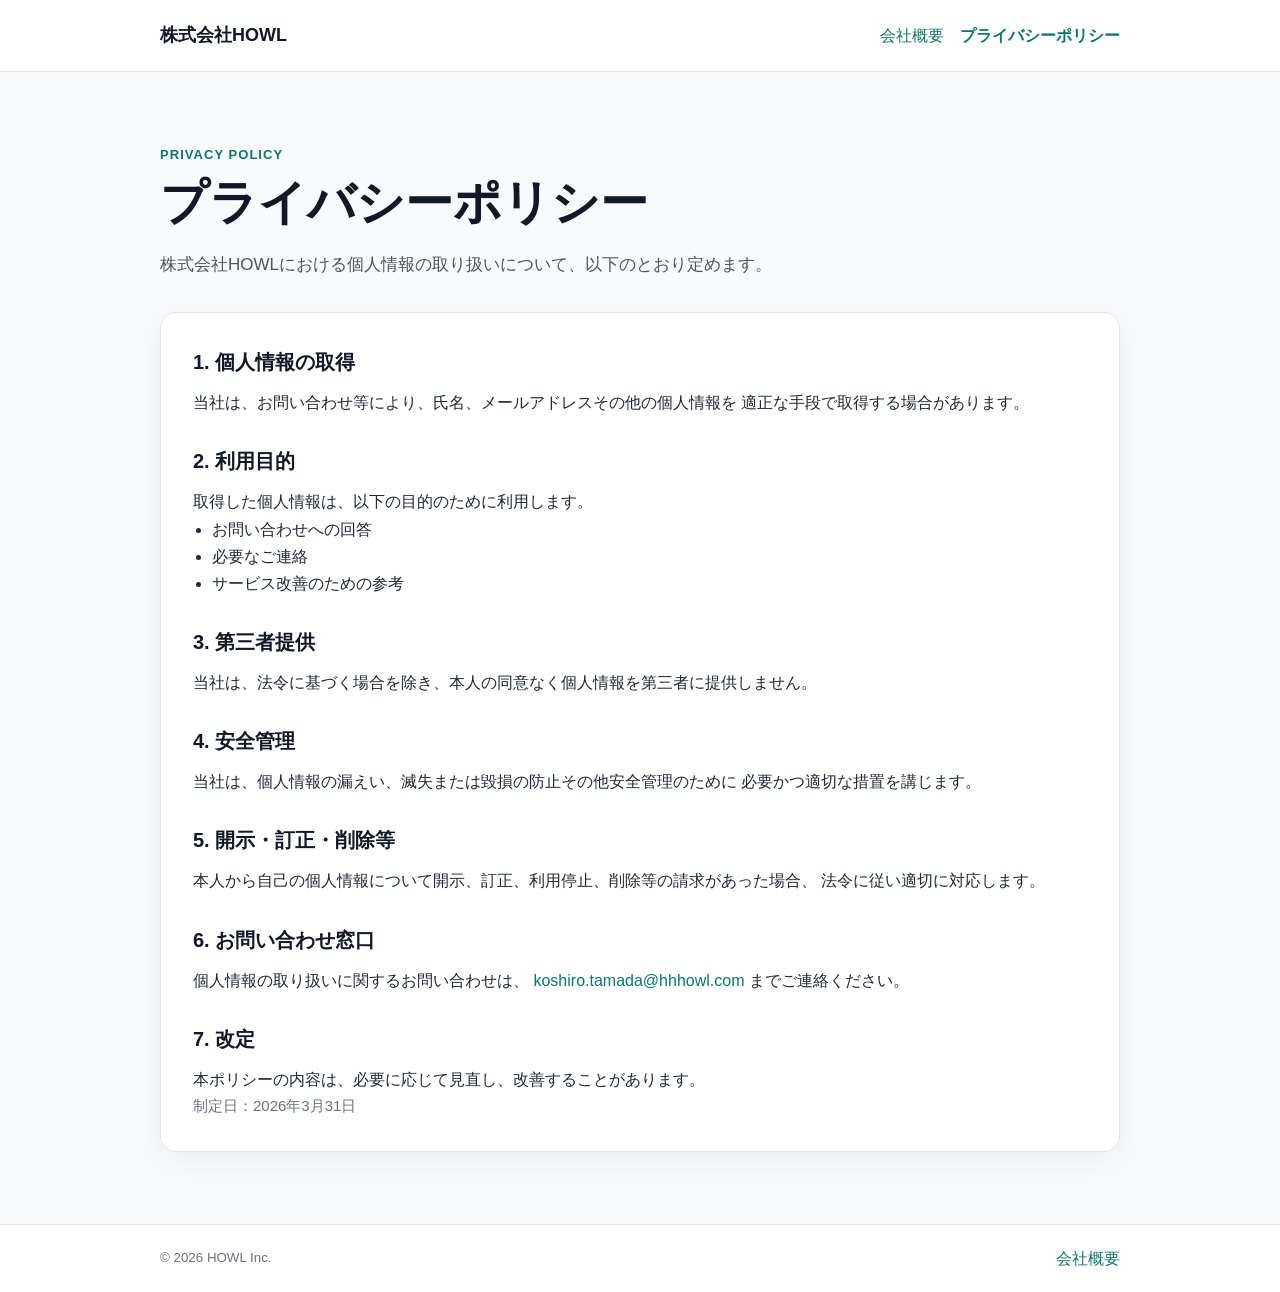
==== privacy.html @ 3a8a072a "Add files via upload" ====
<!DOCTYPE html>
<html lang="ja">
<head>
  <meta charset="UTF-8">
  <meta name="viewport" content="width=device-width, initial-scale=1.0">
  <title>株式会社HOWL | プライバシーポリシー</title>
  <meta name="description" content="株式会社HOWLのプライバシーポリシーです。">
  <link rel="stylesheet" href="styles.css">
</head>
<body>
  <header class="site-header">
    <div class="container">
      <a class="site-title" href="./">株式会社HOWL</a>
      <nav class="site-nav" aria-label="グローバルナビゲーション">
        <a href="./">会社概要</a>
        <a href="privacy.html" aria-current="page">プライバシーポリシー</a>
      </nav>
    </div>
  </header>

  <main>
    <section class="hero">
      <div class="container">
        <p class="eyebrow">PRIVACY POLICY</p>
        <h1>プライバシーポリシー</h1>
        <p class="lead">
          株式会社HOWLにおける個人情報の取り扱いについて、以下のとおり定めます。
        </p>
      </div>
    </section>

    <section class="content-section">
      <div class="container prose">
        <section>
          <h2>1. 個人情報の取得</h2>
          <p>
            当社は、お問い合わせ等により、氏名、メールアドレスその他の個人情報を
            適正な手段で取得する場合があります。
          </p>
        </section>

        <section>
          <h2>2. 利用目的</h2>
          <p>取得した個人情報は、以下の目的のために利用します。</p>
          <ul>
            <li>お問い合わせへの回答</li>
            <li>必要なご連絡</li>
            <li>サービス改善のための参考</li>
          </ul>
        </section>

        <section>
          <h2>3. 第三者提供</h2>
          <p>
            当社は、法令に基づく場合を除き、本人の同意なく個人情報を第三者に提供しません。
          </p>
        </section>

        <section>
          <h2>4. 安全管理</h2>
          <p>
            当社は、個人情報の漏えい、滅失または毀損の防止その他安全管理のために
            必要かつ適切な措置を講じます。
          </p>
        </section>

        <section>
          <h2>5. 開示・訂正・削除等</h2>
          <p>
            本人から自己の個人情報について開示、訂正、利用停止、削除等の請求があった場合、
            法令に従い適切に対応します。
          </p>
        </section>

        <section>
          <h2>6. お問い合わせ窓口</h2>
          <p>
            個人情報の取り扱いに関するお問い合わせは、
            <a href="mailto:koshiro.tamada@hhhowl.com">koshiro.tamada@hhhowl.com</a> までご連絡ください。
          </p>
        </section>

        <section>
          <h2>7. 改定</h2>
          <p>
            本ポリシーの内容は、必要に応じて見直し、改善することがあります。
          </p>
        </section>

        <p class="updated-at">制定日：2026年3月31日</p>
      </div>
    </section>
  </main>

  <footer class="site-footer">
    <div class="container footer-inner">
      <small>&copy; 2026 HOWL Inc.</small>
      <a href="./">会社概要</a>
    </div>
  </footer>
</body>
</html>
---- styles.css ----
* {
  box-sizing: border-box;
}

html {
  color-scheme: light;
}

body {
  margin: 0;
  font-family: -apple-system, BlinkMacSystemFont, "Hiragino Sans", "Yu Gothic",
    sans-serif;
  line-height: 1.7;
  color: #1f2937;
  background: #f8fafc;
}

a {
  color: #0f766e;
  text-decoration: none;
}

a:hover {
  text-decoration: underline;
}

.container {
  width: min(960px, calc(100% - 32px));
  margin: 0 auto;
}

.site-header {
  background: #ffffff;
  border-bottom: 1px solid #e5e7eb;
}

.site-header .container,
.footer-inner {
  display: flex;
  align-items: center;
  justify-content: space-between;
  gap: 16px;
  padding: 20px 0;
}

.site-title {
  font-size: 1.125rem;
  font-weight: 700;
  color: #111827;
}

.site-nav {
  display: flex;
  flex-wrap: wrap;
  gap: 16px;
}

.site-nav a[aria-current="page"] {
  font-weight: 700;
}

.hero {
  padding: 72px 0 32px;
}

.eyebrow {
  margin: 0 0 8px;
  font-size: 0.8125rem;
  font-weight: 700;
  letter-spacing: 0.08em;
  color: #0f766e;
}

h1 {
  margin: 0;
  font-size: clamp(2rem, 4vw, 3rem);
  line-height: 1.2;
  color: #111827;
}

.lead {
  max-width: 44rem;
  margin: 20px 0 0;
  font-size: 1.0625rem;
  color: #4b5563;
}

.content-section {
  padding: 0 0 72px;
}

.profile-table,
.prose {
  background: #ffffff;
  border: 1px solid #e5e7eb;
  border-radius: 16px;
  box-shadow: 0 10px 30px rgba(15, 23, 42, 0.05);
}

.profile-table {
  width: 100%;
  border-collapse: collapse;
  overflow: hidden;
}

.profile-table th,
.profile-table td {
  padding: 18px 20px;
  border-bottom: 1px solid #e5e7eb;
  text-align: left;
  vertical-align: top;
}

.profile-table tr:last-child th,
.profile-table tr:last-child td {
  border-bottom: 0;
}

.profile-table th {
  width: 180px;
  background: #f8fafc;
  font-weight: 700;
  color: #111827;
}

.prose {
  padding: 32px;
}

.prose section + section {
  margin-top: 28px;
}

.prose h2 {
  margin: 0 0 10px;
  font-size: 1.25rem;
  color: #111827;
}

.prose p,
.prose ul {
  margin: 0;
}

.prose ul {
  padding-left: 1.2rem;
}

.updated-at {
  margin-top: 32px;
  font-size: 0.9375rem;
  color: #6b7280;
}

.site-footer {
  background: #ffffff;
  border-top: 1px solid #e5e7eb;
}

.site-footer small {
  color: #6b7280;
}

@media (max-width: 640px) {
  .site-header .container,
  .footer-inner {
    flex-direction: column;
    align-items: flex-start;
  }

  .hero {
    padding-top: 56px;
  }

  .profile-table,
  .profile-table tbody,
  .profile-table tr,
  .profile-table th,
  .profile-table td {
    display: block;
    width: 100%;
  }

  .profile-table th {
    padding-bottom: 8px;
    border-bottom: 0;
  }

  .profile-table td {
    padding-top: 0;
  }

  .prose {
    padding: 24px;
  }
}
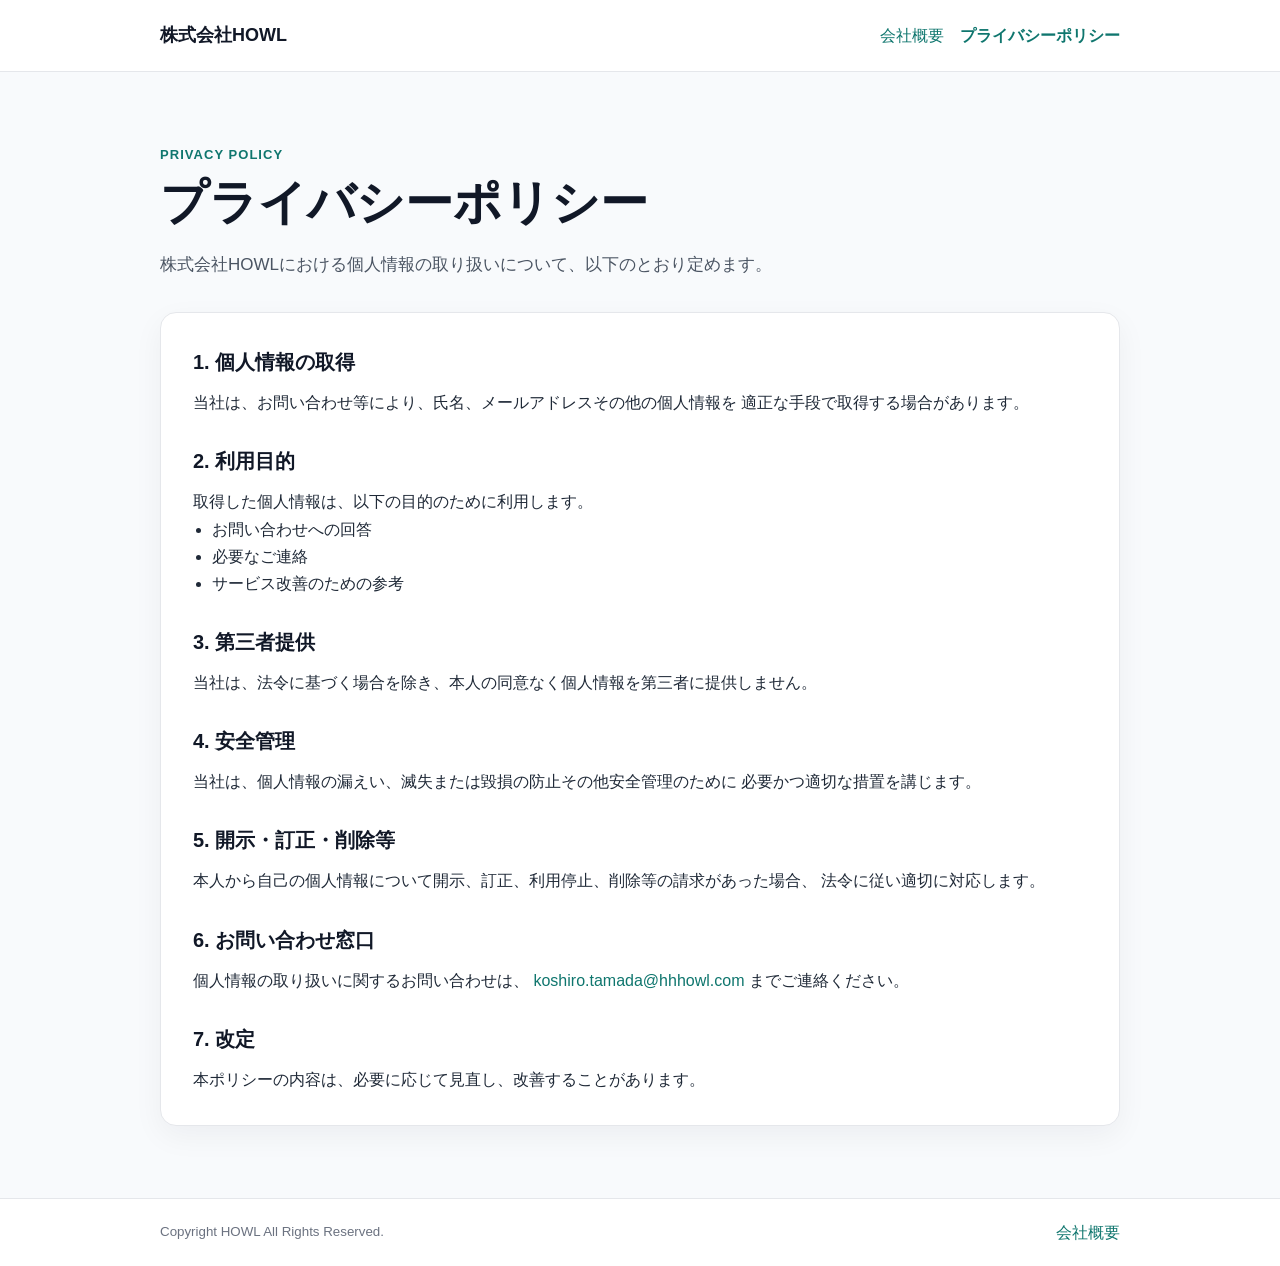
==== commit 08de5abc: "Add files via upload" ====
--- a/privacy.html
+++ b/privacy.html
@@ -87,14 +87,13 @@
           </p>
         </section>
 
-        <p class="updated-at">制定日：2026年3月31日</p>
       </div>
     </section>
   </main>
 
   <footer class="site-footer">
     <div class="container footer-inner">
-      <small>&copy; 2026 HOWL Inc.</small>
+      <small>Copyright HOWL All Rights Reserved.</small>
       <a href="./">会社概要</a>
     </div>
   </footer>
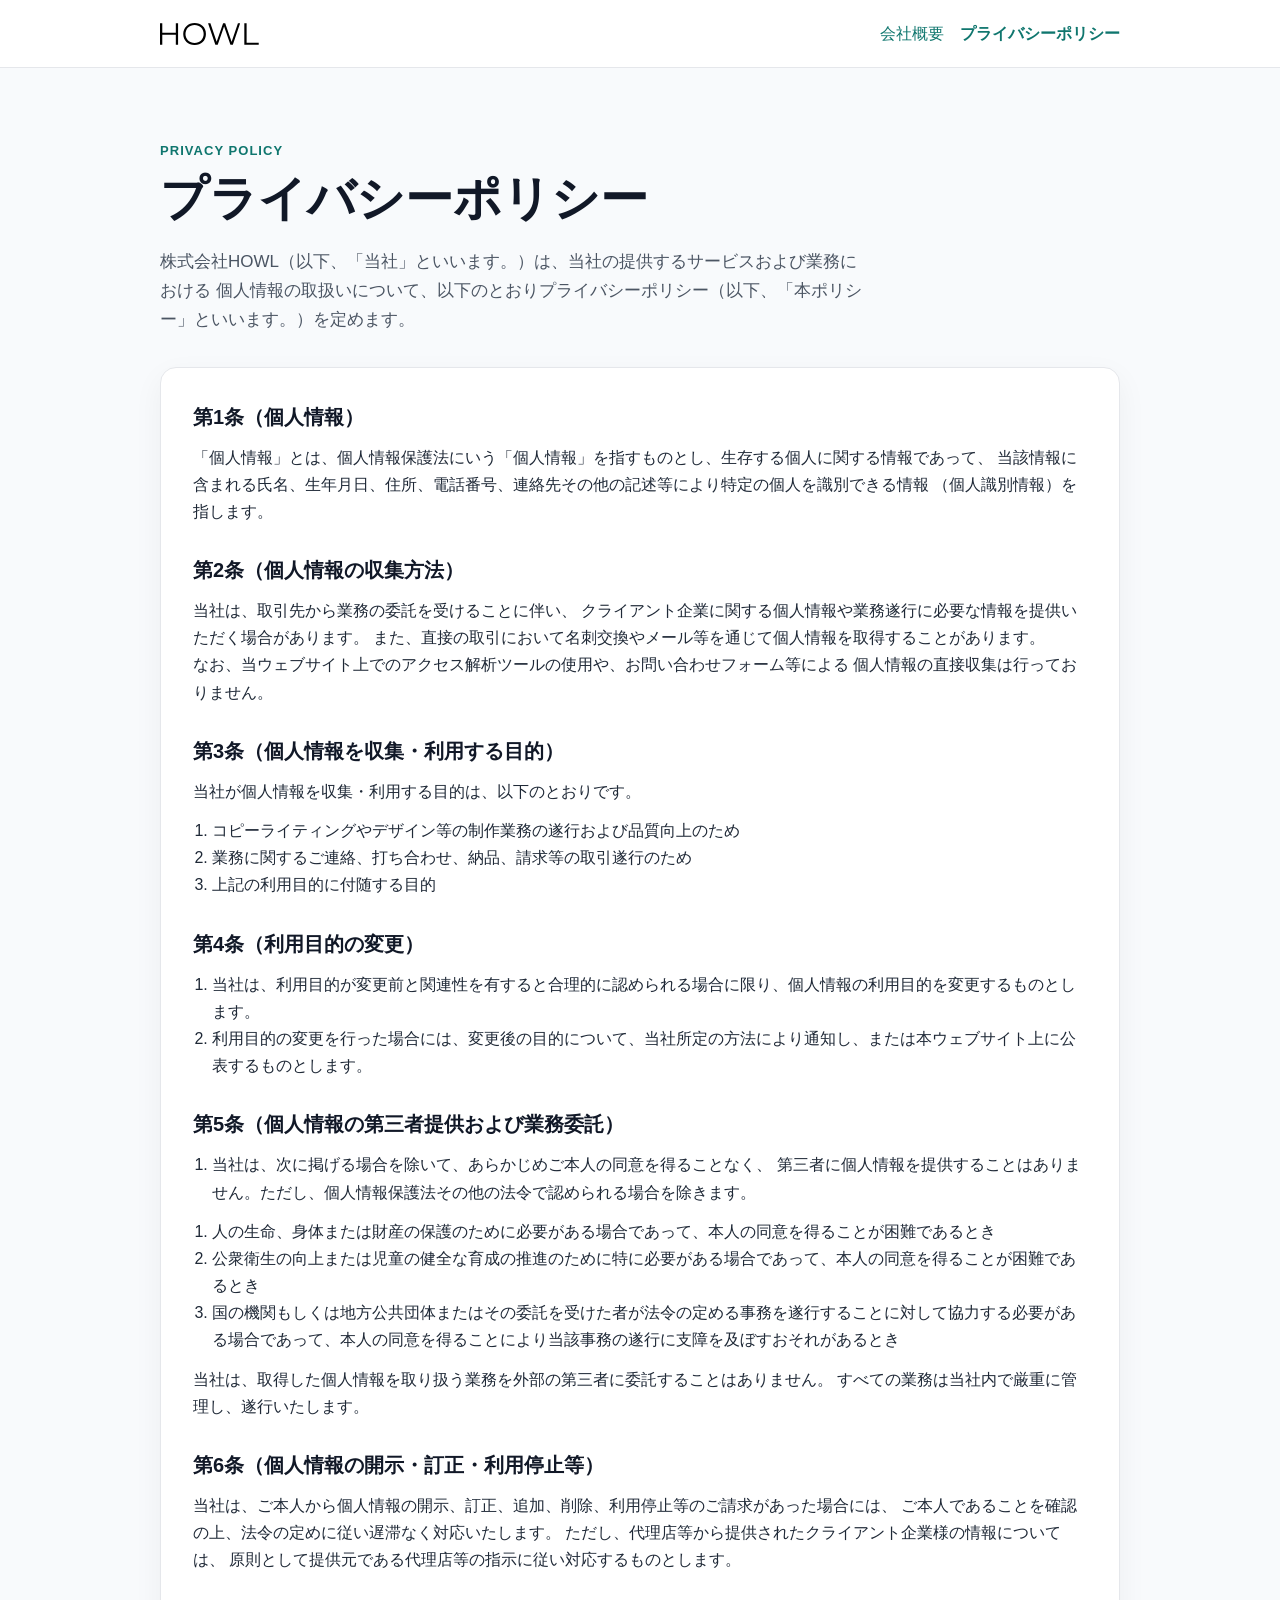
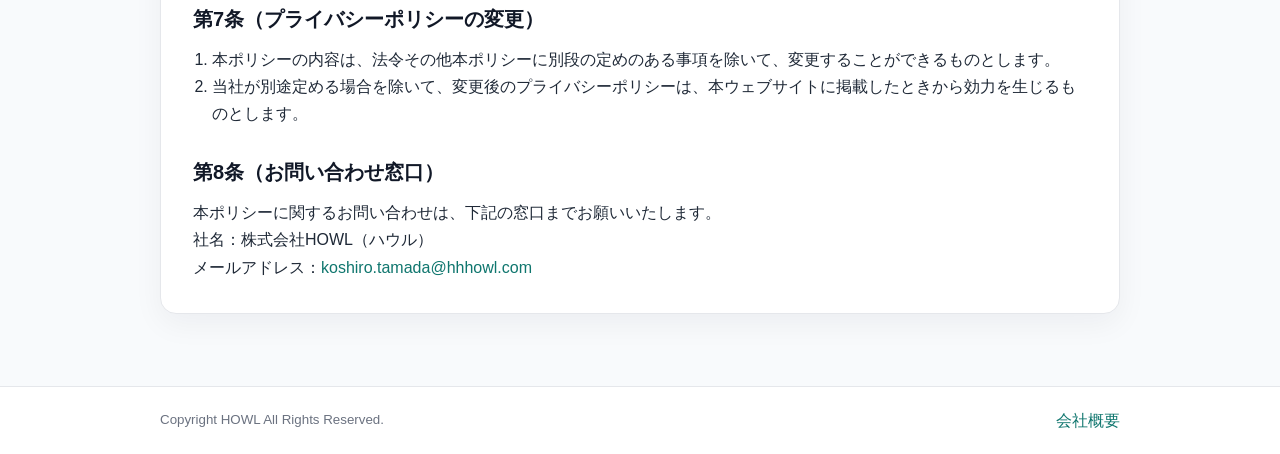
==== commit d9b169b9: "Add files via upload" ====
--- a/privacy.html
+++ b/privacy.html
@@ -10,7 +10,9 @@
 <body>
   <header class="site-header">
     <div class="container">
-      <a class="site-title" href="./">株式会社HOWL</a>
+      <a class="site-title" href="./" aria-label="株式会社HOWL ホーム">
+        <img src="howl-logo.svg" alt="株式会社HOWL" class="site-logo">
+      </a>
       <nav class="site-nav" aria-label="グローバルナビゲーション">
         <a href="./">会社概要</a>
         <a href="privacy.html" aria-current="page">プライバシーポリシー</a>
@@ -24,7 +26,8 @@
         <p class="eyebrow">PRIVACY POLICY</p>
         <h1>プライバシーポリシー</h1>
         <p class="lead">
-          株式会社HOWLにおける個人情報の取り扱いについて、以下のとおり定めます。
+          株式会社HOWL（以下、「当社」といいます。）は、当社の提供するサービスおよび業務における
+          個人情報の取扱いについて、以下のとおりプライバシーポリシー（以下、「本ポリシー」といいます。）を定めます。
         </p>
       </div>
     </section>
@@ -32,58 +35,88 @@
     <section class="content-section">
       <div class="container prose">
         <section>
-          <h2>1. 個人情報の取得</h2>
+          <h2>第1条（個人情報）</h2>
           <p>
-            当社は、お問い合わせ等により、氏名、メールアドレスその他の個人情報を
-            適正な手段で取得する場合があります。
+            「個人情報」とは、個人情報保護法にいう「個人情報」を指すものとし、生存する個人に関する情報であって、
+            当該情報に含まれる氏名、生年月日、住所、電話番号、連絡先その他の記述等により特定の個人を識別できる情報
+            （個人識別情報）を指します。
           </p>
         </section>
 
         <section>
-          <h2>2. 利用目的</h2>
-          <p>取得した個人情報は、以下の目的のために利用します。</p>
-          <ul>
-            <li>お問い合わせへの回答</li>
-            <li>必要なご連絡</li>
-            <li>サービス改善のための参考</li>
-          </ul>
-        </section>
-
-        <section>
-          <h2>3. 第三者提供</h2>
+          <h2>第2条（個人情報の収集方法）</h2>
           <p>
-            当社は、法令に基づく場合を除き、本人の同意なく個人情報を第三者に提供しません。
+            当社は、取引先から業務の委託を受けることに伴い、
+            クライアント企業に関する個人情報や業務遂行に必要な情報を提供いただく場合があります。
+            また、直接の取引において名刺交換やメール等を通じて個人情報を取得することがあります。
+          </p>
+          <p>
+            なお、当ウェブサイト上でのアクセス解析ツールの使用や、お問い合わせフォーム等による
+            個人情報の直接収集は行っておりません。
           </p>
         </section>
 
         <section>
-          <h2>4. 安全管理</h2>
+          <h2>第3条（個人情報を収集・利用する目的）</h2>
+          <p>当社が個人情報を収集・利用する目的は、以下のとおりです。</p>
+          <ol>
+            <li>コピーライティングやデザイン等の制作業務の遂行および品質向上のため</li>
+            <li>業務に関するご連絡、打ち合わせ、納品、請求等の取引遂行のため</li>
+            <li>上記の利用目的に付随する目的</li>
+          </ol>
+        </section>
+
+        <section>
+          <h2>第4条（利用目的の変更）</h2>
+          <ol>
+            <li>当社は、利用目的が変更前と関連性を有すると合理的に認められる場合に限り、個人情報の利用目的を変更するものとします。</li>
+            <li>利用目的の変更を行った場合には、変更後の目的について、当社所定の方法により通知し、または本ウェブサイト上に公表するものとします。</li>
+          </ol>
+        </section>
+
+        <section>
+          <h2>第5条（個人情報の第三者提供および業務委託）</h2>
+          <ol>
+            <li>
+              当社は、次に掲げる場合を除いて、あらかじめご本人の同意を得ることなく、
+              第三者に個人情報を提供することはありません。ただし、個人情報保護法その他の法令で認められる場合を除きます。
+            </li>
+          </ol>
+          <ol>
+            <li>人の生命、身体または財産の保護のために必要がある場合であって、本人の同意を得ることが困難であるとき</li>
+            <li>公衆衛生の向上または児童の健全な育成の推進のために特に必要がある場合であって、本人の同意を得ることが困難であるとき</li>
+            <li>国の機関もしくは地方公共団体またはその委託を受けた者が法令の定める事務を遂行することに対して協力する必要がある場合であって、本人の同意を得ることにより当該事務の遂行に支障を及ぼすおそれがあるとき</li>
+          </ol>
           <p>
-            当社は、個人情報の漏えい、滅失または毀損の防止その他安全管理のために
-            必要かつ適切な措置を講じます。
+            当社は、取得した個人情報を取り扱う業務を外部の第三者に委託することはありません。
+            すべての業務は当社内で厳重に管理し、遂行いたします。
           </p>
         </section>
 
         <section>
-          <h2>5. 開示・訂正・削除等</h2>
+          <h2>第6条（個人情報の開示・訂正・利用停止等）</h2>
           <p>
-            本人から自己の個人情報について開示、訂正、利用停止、削除等の請求があった場合、
-            法令に従い適切に対応します。
+            当社は、ご本人から個人情報の開示、訂正、追加、削除、利用停止等のご請求があった場合には、
+            ご本人であることを確認の上、法令の定めに従い遅滞なく対応いたします。
+            ただし、代理店等から提供されたクライアント企業様の情報については、
+            原則として提供元である代理店等の指示に従い対応するものとします。
           </p>
         </section>
 
         <section>
-          <h2>6. お問い合わせ窓口</h2>
-          <p>
-            個人情報の取り扱いに関するお問い合わせは、
-            <a href="mailto:koshiro.tamada@hhhowl.com">koshiro.tamada@hhhowl.com</a> までご連絡ください。
-          </p>
+          <h2>第7条（プライバシーポリシーの変更）</h2>
+          <ol>
+            <li>本ポリシーの内容は、法令その他本ポリシーに別段の定めのある事項を除いて、変更することができるものとします。</li>
+            <li>当社が別途定める場合を除いて、変更後のプライバシーポリシーは、本ウェブサイトに掲載したときから効力を生じるものとします。</li>
+          </ol>
         </section>
 
         <section>
-          <h2>7. 改定</h2>
+          <h2>第8条（お問い合わせ窓口）</h2>
+          <p>本ポリシーに関するお問い合わせは、下記の窓口までお願いいたします。</p>
           <p>
-            本ポリシーの内容は、必要に応じて見直し、改善することがあります。
+            社名：株式会社HOWL（ハウル）<br>
+            メールアドレス：<a href="mailto:koshiro.tamada@hhhowl.com">koshiro.tamada@hhhowl.com</a>
           </p>
         </section>
 
--- a/styles.css
+++ b/styles.css
@@ -44,9 +44,16 @@
 }
 
 .site-title {
-  font-size: 1.125rem;
-  font-weight: 700;
-  color: #111827;
+  display: inline-flex;
+  align-items: center;
+  color: #111827;
+}
+
+.site-logo {
+  display: block;
+  width: auto;
+  height: 22px;
+  max-width: min(180px, 45vw);
 }
 
 .site-nav {
@@ -138,12 +145,22 @@
 }
 
 .prose p,
-.prose ul {
+.prose ul,
+.prose ol {
   margin: 0;
 }
 
-.prose ul {
+.prose ul,
+.prose ol {
   padding-left: 1.2rem;
+}
+
+.prose p + ol,
+.prose p + ul,
+.prose ol + p,
+.prose ul + p,
+.prose ol + ol {
+  margin-top: 12px;
 }
 
 .updated-at {
